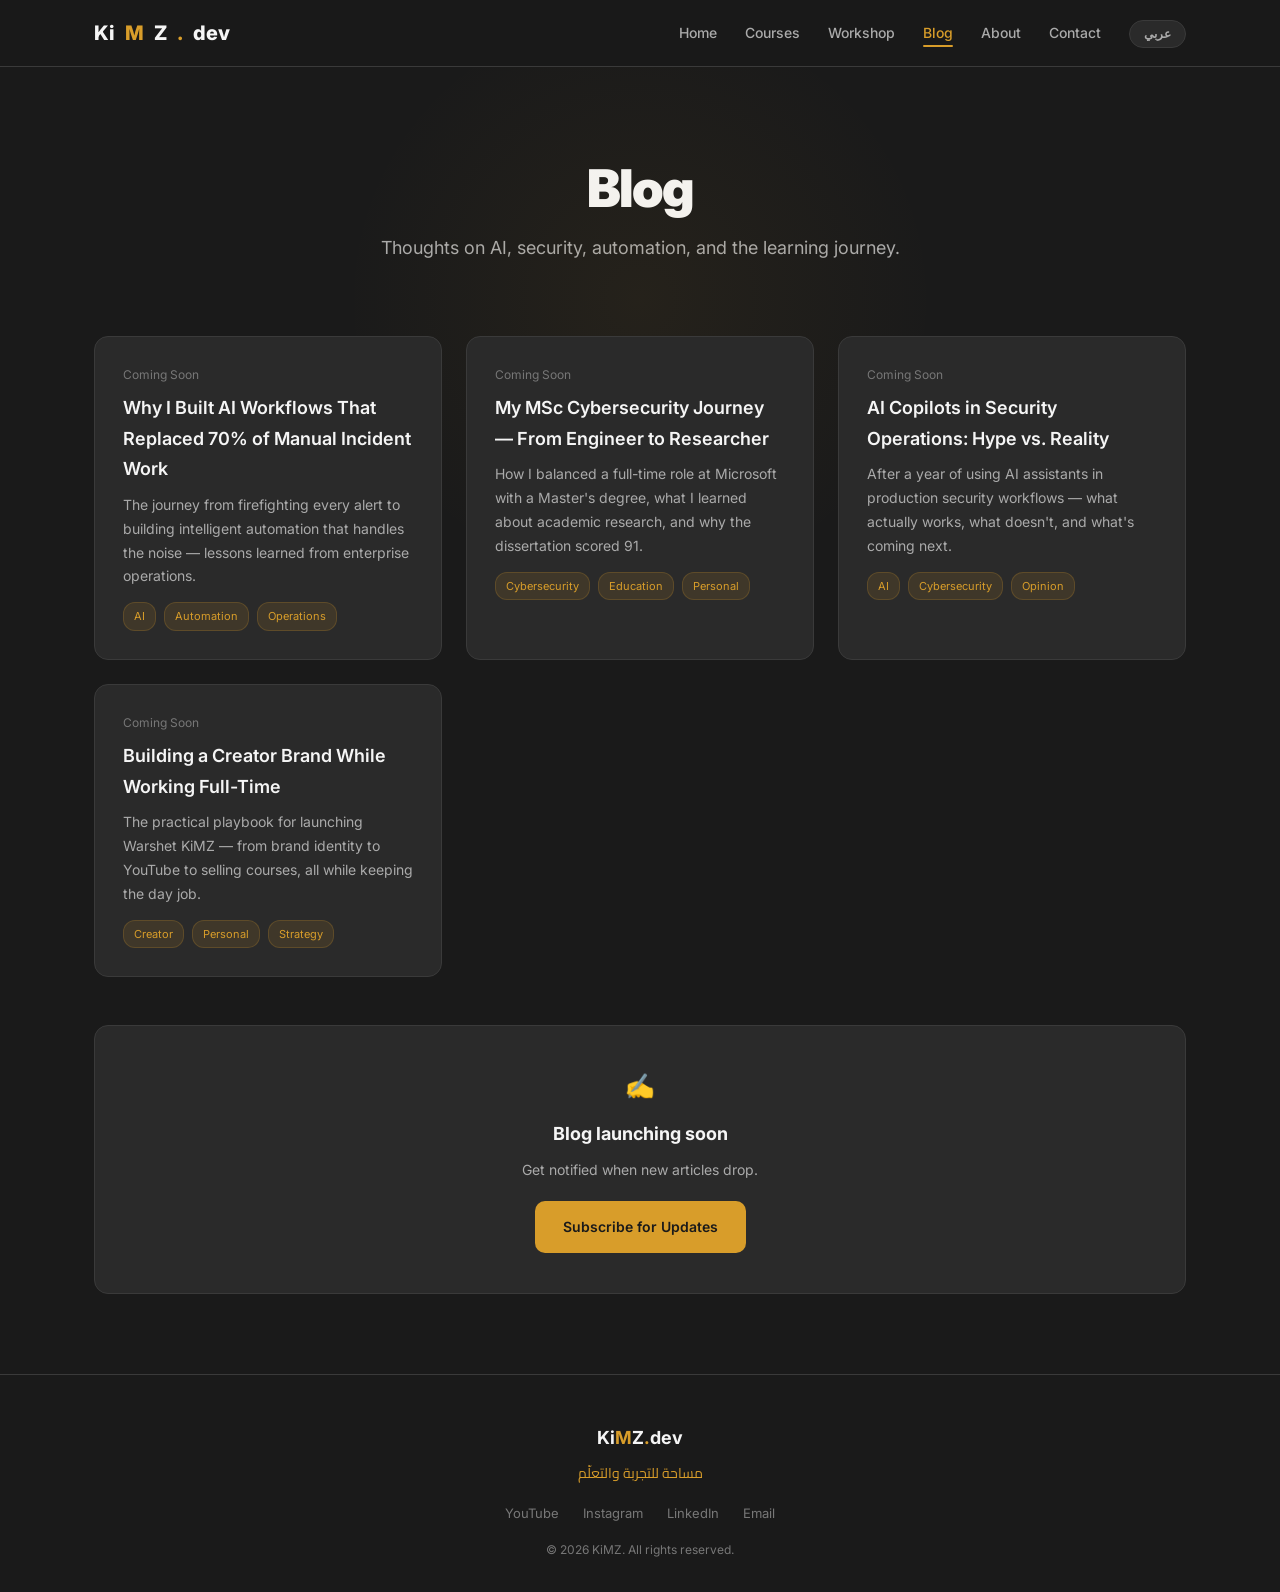
==== blog.html @ 9100effc "Initial commit: kimz.dev multi-page website Bilingual (EN/AR) static site for AI & Cybersecurity tra" ====
<!DOCTYPE html>
<html lang="en">
<head>
  <meta charset="UTF-8">
  <meta name="viewport" content="width=device-width, initial-scale=1.0">
  <title>Blog — KiMZ</title>
  <meta name="description" content="Articles on AI, cybersecurity, automation, and the learning journey by Karim Khidr.">
  <link rel="stylesheet" href="css/style.css">
</head>
<body>

<!-- Navigation -->
<nav class="nav">
  <div class="nav-inner">
    <a href="index.html" class="nav-brand">Ki<span class="brand-dot">M</span>Z<span class="brand-dot">.</span>dev</a>
    <ul class="nav-links">
      <li><a href="index.html" data-page="index.html" data-i18n="nav.home">Home</a></li>
      <li><a href="courses.html" data-page="courses.html" data-i18n="nav.courses">Courses</a></li>
      <li><a href="workshop.html" data-page="workshop.html" data-i18n="nav.workshop">Workshop</a></li>
      <li><a href="blog.html" data-page="blog.html" data-i18n="nav.blog">Blog</a></li>
      <li><a href="about.html" data-page="about.html" data-i18n="nav.about">About</a></li>
      <li><a href="contact.html" data-page="contact.html" data-i18n="nav.contact">Contact</a></li>
      <li><button class="lang-toggle" onclick="toggleLanguage()">عربي</button></li>
    </ul>
    <button class="nav-mobile-btn" onclick="toggleMobileNav()">☰</button>
  </div>
</nav>

<!-- Hero -->
<section class="hero" style="padding-bottom: 40px;">
  <div class="container">
    <h1 data-i18n="blog.title">Blog</h1>
    <p class="subtitle" data-i18n="blog.subtitle">Thoughts on AI, security, automation, and the learning journey.</p>
  </div>
</section>

<!-- Blog Posts -->
<section class="section" style="padding-top: 0;">
  <div class="container">
    <div class="blog-grid">

      <article class="card blog-card fade-in">
        <div class="blog-date">Coming Soon</div>
        <h3>Why I Built AI Workflows That Replaced 70% of Manual Incident Work</h3>
        <p>The journey from firefighting every alert to building intelligent automation that handles the noise — lessons learned from enterprise operations.</p>
        <div class="blog-tags">
          <span class="blog-tag">AI</span>
          <span class="blog-tag">Automation</span>
          <span class="blog-tag">Operations</span>
        </div>
      </article>

      <article class="card blog-card fade-in">
        <div class="blog-date">Coming Soon</div>
        <h3>My MSc Cybersecurity Journey — From Engineer to Researcher</h3>
        <p>How I balanced a full-time role at Microsoft with a Master's degree, what I learned about academic research, and why the dissertation scored 91.</p>
        <div class="blog-tags">
          <span class="blog-tag">Cybersecurity</span>
          <span class="blog-tag">Education</span>
          <span class="blog-tag">Personal</span>
        </div>
      </article>

      <article class="card blog-card fade-in">
        <div class="blog-date">Coming Soon</div>
        <h3>AI Copilots in Security Operations: Hype vs. Reality</h3>
        <p>After a year of using AI assistants in production security workflows — what actually works, what doesn't, and what's coming next.</p>
        <div class="blog-tags">
          <span class="blog-tag">AI</span>
          <span class="blog-tag">Cybersecurity</span>
          <span class="blog-tag">Opinion</span>
        </div>
      </article>

      <article class="card blog-card fade-in">
        <div class="blog-date">Coming Soon</div>
        <h3>Building a Creator Brand While Working Full-Time</h3>
        <p>The practical playbook for launching Warshet KiMZ — from brand identity to YouTube to selling courses, all while keeping the day job.</p>
        <div class="blog-tags">
          <span class="blog-tag">Creator</span>
          <span class="blog-tag">Personal</span>
          <span class="blog-tag">Strategy</span>
        </div>
      </article>

    </div>

    <div style="text-align: center; margin-top: 48px; padding: 40px; background: var(--bg-card); border: 1px solid var(--border); border-radius: var(--radius);" class="fade-in">
      <p style="font-size: 24px; margin-bottom: 12px;">✍️</p>
      <h3 style="font-size: 18px; margin-bottom: 8px;">Blog launching soon</h3>
      <p style="font-size: 14px; color: var(--text-muted); margin-bottom: 20px;">Get notified when new articles drop.</p>
      <a href="contact.html" class="btn btn-primary">Subscribe for Updates</a>
    </div>
  </div>
</section>

<!-- Footer -->
<footer class="footer">
  <div class="container">
    <div class="footer-brand">Ki<span class="gold">M</span>Z<span class="gold">.</span>dev</div>
    <p data-i18n="footer.tagline" style="color: var(--gold); font-family: var(--font-ar); font-size: 14px;">مساحة للتجربة والتعلّم</p>
    <div class="footer-links">
      <a href="https://youtube.com/@warshetkimz" target="_blank">YouTube</a>
      <a href="https://instagram.com/warshetkimz" target="_blank">Instagram</a>
      <a href="https://linkedin.com/in/karim-khidr-39a57123" target="_blank">LinkedIn</a>
      <a href="mailto:kkhidr@gmail.com">Email</a>
    </div>
    <p class="footer-copy" data-i18n="footer.copy">© 2026 KiMZ. All rights reserved.</p>
  </div>
</footer>

<script src="js/main.js"></script>
</body>
</html>
---- css/style.css ----
/* ═══════════════════════════════════════════
   kimz.dev — Global Styles
   Brand: ورشة كيمز (Warshet KiMZ)
   Palette: Amber #D89D2A · Charcoal #1A1A1A · White #F5F5F5
   ═══════════════════════════════════════════ */

@import url('https://fonts.googleapis.com/css2?family=Inter:wght@300;400;500;600;700;800;900&family=Cairo:wght@400;600;700;800&display=swap');

:root {
  --gold: #D89D2A;
  --gold-dim: #b8860b;
  --gold-glow: rgba(216, 157, 42, 0.12);
  --gold-bright: #f0b840;
  --bg: #1A1A1A;
  --bg-card: #2A2A2A;
  --bg-elevated: #3A3A3A;
  --text: #F5F5F5;
  --text-muted: #aaaaaa;
  --text-dim: #777777;
  --border: #3A3A3A;
  --radius: 14px;
  --radius-sm: 8px;
  --transition: 0.3s ease;
  --font-en: 'Inter', -apple-system, BlinkMacSystemFont, sans-serif;
  --font-ar: 'Cairo', 'Inter', sans-serif;
  --max-width: 1140px;
}

* { margin: 0; padding: 0; box-sizing: border-box; }
html { scroll-behavior: smooth; }

body {
  font-family: var(--font-en);
  background: var(--bg);
  color: var(--text);
  line-height: 1.7;
  overflow-x: hidden;
  min-height: 100vh;
}

body[dir="rtl"] {
  font-family: var(--font-ar);
  direction: rtl;
}

a { color: var(--gold); text-decoration: none; transition: color var(--transition); }
a:hover { color: var(--gold-bright); }

img { max-width: 100%; height: auto; }

.container { max-width: var(--max-width); margin: 0 auto; padding: 0 24px; }

/* ─── Navigation ─── */
.nav {
  position: fixed; top: 0; width: 100%; z-index: 1000;
  background: rgba(26, 26, 26, 0.92);
  backdrop-filter: blur(20px);
  border-bottom: 1px solid var(--border);
  padding: 16px 0;
}

.nav-inner {
  max-width: var(--max-width); margin: 0 auto; padding: 0 24px;
  display: flex; justify-content: space-between; align-items: center;
}

.nav-brand {
  display: flex; align-items: center; gap: 10px;
  font-size: 20px; font-weight: 800; color: var(--text);
  text-decoration: none;
}

.nav-brand .brand-dot { color: var(--gold); }

.nav-links { display: flex; gap: 28px; list-style: none; align-items: center; }

.nav-links a {
  color: var(--text-muted); font-size: 14px; font-weight: 500;
  text-decoration: none; transition: color var(--transition);
  position: relative;
}

.nav-links a:hover,
.nav-links a.active { color: var(--gold); }

.nav-links a.active::after {
  content: ''; position: absolute; bottom: -6px; left: 0; right: 0;
  height: 2px; background: var(--gold); border-radius: 1px;
}

.lang-toggle {
  background: var(--bg-card); border: 1px solid var(--border);
  color: var(--text-muted); font-size: 12px; font-weight: 600;
  padding: 6px 14px; border-radius: 20px; cursor: pointer;
  transition: all var(--transition);
}

.lang-toggle:hover { border-color: var(--gold); color: var(--gold); }

.nav-mobile-btn {
  display: none; background: none; border: none;
  color: var(--text); font-size: 24px; cursor: pointer;
}

/* ─── Hero ─── */
.hero {
  padding: 160px 0 80px;
  text-align: center;
  position: relative;
}

.hero::before {
  content: ''; position: absolute; top: 0; left: 50%; transform: translateX(-50%);
  width: 600px; height: 600px;
  background: radial-gradient(circle, rgba(216, 157, 42, 0.06) 0%, transparent 70%);
  pointer-events: none;
}

.hero-badge {
  display: inline-flex; align-items: center; gap: 8px;
  background: var(--gold-glow); border: 1px solid rgba(216, 157, 42, 0.25);
  padding: 8px 18px; border-radius: 24px;
  font-size: 13px; color: var(--gold); font-weight: 500;
  margin-bottom: 24px;
}

.hero h1 {
  font-size: 52px; font-weight: 900; letter-spacing: -2px;
  line-height: 1.1; margin-bottom: 16px;
}

.hero h1 .gold { color: var(--gold); }

.hero .subtitle {
  font-size: 18px; color: var(--text-muted); max-width: 600px;
  margin: 0 auto 32px; line-height: 1.7;
}

.hero .arabic-tagline {
  font-family: var(--font-ar);
  font-size: 22px; font-weight: 700; color: var(--gold);
  margin-bottom: 36px; direction: rtl;
}

/* ─── Buttons ─── */
.btn {
  display: inline-flex; align-items: center; gap: 8px;
  padding: 14px 28px; border-radius: 10px;
  font-size: 14px; font-weight: 600;
  text-decoration: none; transition: all var(--transition);
  cursor: pointer; border: none;
}

.btn-primary {
  background: var(--gold); color: #1A1A1A;
}
.btn-primary:hover { background: var(--gold-bright); color: #1A1A1A; transform: translateY(-2px); box-shadow: 0 8px 24px rgba(216, 157, 42, 0.25); }

.btn-outline {
  background: transparent; color: var(--text);
  border: 1px solid var(--border);
}
.btn-outline:hover { border-color: var(--gold); color: var(--gold); transform: translateY(-2px); }

/* ─── Section ─── */
.section { padding: 80px 0; }
.section-header { text-align: center; margin-bottom: 48px; }
.section-header h2 { font-size: 32px; font-weight: 800; letter-spacing: -1px; margin-bottom: 10px; }
.section-header .accent-line {
  width: 48px; height: 3px; background: var(--gold);
  margin: 0 auto; border-radius: 2px;
}
.section-header p { font-size: 15px; color: var(--text-muted); margin-top: 12px; max-width: 500px; margin-left: auto; margin-right: auto; }

/* ─── Cards ─── */
.card {
  background: var(--bg-card); border: 1px solid var(--border);
  border-radius: var(--radius); padding: 28px;
  transition: all var(--transition);
}
.card:hover { border-color: var(--gold); transform: translateY(-4px); box-shadow: 0 12px 40px rgba(0,0,0,0.3); }

/* ─── Course Cards ─── */
.courses-grid { display: grid; grid-template-columns: repeat(auto-fit, minmax(320px, 1fr)); gap: 24px; }

.course-card { position: relative; overflow: hidden; }
.course-card::before {
  content: ''; position: absolute; top: 0; left: 0; right: 0;
  height: 3px; background: linear-gradient(90deg, var(--gold), var(--gold-dim));
}

.course-badge {
  display: inline-block; background: var(--gold-glow);
  border: 1px solid rgba(216, 157, 42, 0.3);
  color: var(--gold); font-size: 11px; font-weight: 700;
  padding: 4px 12px; border-radius: 16px;
  text-transform: uppercase; letter-spacing: 0.8px;
  margin-bottom: 14px;
}

.course-card h3 { font-size: 20px; font-weight: 700; margin-bottom: 10px; }
.course-card .course-desc { font-size: 14px; color: var(--text-muted); margin-bottom: 16px; line-height: 1.7; }

.course-meta { display: flex; gap: 16px; margin-bottom: 20px; flex-wrap: wrap; }
.course-meta span {
  font-size: 12px; color: var(--text-dim); display: flex;
  align-items: center; gap: 4px;
}

/* ─── Video Grid ─── */
.video-grid { display: grid; grid-template-columns: repeat(auto-fit, minmax(300px, 1fr)); gap: 20px; }
.video-card { border-radius: var(--radius); overflow: hidden; }
.video-card iframe { width: 100%; aspect-ratio: 16/9; border: none; border-radius: var(--radius); }

/* ─── Blog ─── */
.blog-grid { display: grid; grid-template-columns: repeat(auto-fit, minmax(320px, 1fr)); gap: 24px; }
.blog-card .blog-date { font-size: 12px; color: var(--text-dim); margin-bottom: 8px; }
.blog-card h3 { font-size: 18px; font-weight: 600; margin-bottom: 8px; }
.blog-card p { font-size: 14px; color: var(--text-muted); }
.blog-card .blog-tags { display: flex; gap: 8px; margin-top: 14px; flex-wrap: wrap; }
.blog-tag {
  font-size: 11px; padding: 4px 10px; border-radius: 12px;
  background: var(--gold-glow); color: var(--gold);
  border: 1px solid rgba(216, 157, 42, 0.2);
}

/* ─── About Section ─── */
.about-grid { display: grid; grid-template-columns: 1fr 2fr; gap: 40px; align-items: start; }
.about-avatar {
  width: 180px; height: 180px; border-radius: 50%;
  border: 3px solid var(--gold);
  overflow: hidden; margin: 0 auto;
}
.about-avatar img { width: 100%; height: 100%; object-fit: cover; }

/* ─── Contact Form ─── */
.contact-grid { display: grid; grid-template-columns: 1fr 1fr; gap: 40px; }

.form-group { margin-bottom: 20px; }
.form-group label {
  display: block; font-size: 13px; font-weight: 500;
  color: var(--text-muted); margin-bottom: 6px;
}
.form-group input,
.form-group textarea,
.form-group select {
  width: 100%; padding: 12px 16px;
  background: var(--bg-card); border: 1px solid var(--border);
  border-radius: var(--radius-sm); color: var(--text);
  font-family: inherit; font-size: 14px;
  transition: border-color var(--transition);
}
.form-group input:focus,
.form-group textarea:focus,
.form-group select:focus {
  outline: none; border-color: var(--gold);
}
.form-group textarea { min-height: 120px; resize: vertical; }

/* ─── Footer ─── */
.footer {
  padding: 48px 0 32px;
  border-top: 1px solid var(--border);
  text-align: center;
}
.footer-brand { font-size: 18px; font-weight: 700; margin-bottom: 8px; }
.footer-brand .gold { color: var(--gold); }
.footer-links { display: flex; justify-content: center; gap: 24px; margin: 16px 0; flex-wrap: wrap; }
.footer-links a { color: var(--text-dim); font-size: 13px; }
.footer-links a:hover { color: var(--gold); }
.footer-copy { font-size: 12px; color: var(--text-dim); margin-top: 16px; }

/* ─── Trust Badges ─── */
.trust-row {
  display: flex; justify-content: center; gap: 32px;
  padding: 32px 0; flex-wrap: wrap;
}
.trust-item { text-align: center; }
.trust-value { font-size: 24px; font-weight: 800; color: var(--gold); }
.trust-label { font-size: 11px; color: var(--text-dim); text-transform: uppercase; letter-spacing: 1px; margin-top: 2px; }

/* ─── Animations ─── */
.fade-in {
  opacity: 0; transform: translateY(20px);
  transition: opacity 0.6s ease, transform 0.6s ease;
}
.fade-in.visible { opacity: 1; transform: translateY(0); }

/* ─── Responsive ─── */
@media (max-width: 768px) {
  .hero h1 { font-size: 34px; }
  .hero .subtitle { font-size: 15px; }
  .nav-links { display: none; }
  .nav-mobile-btn { display: block; }
  .nav-links.open {
    display: flex; flex-direction: column;
    position: absolute; top: 60px; left: 0; right: 0;
    background: rgba(26, 26, 26, 0.98); padding: 24px;
    border-bottom: 1px solid var(--border);
    gap: 16px;
  }
  .about-grid { grid-template-columns: 1fr; text-align: center; }
  .contact-grid { grid-template-columns: 1fr; }
  .courses-grid { grid-template-columns: 1fr; }
  .trust-row { gap: 20px; }
}
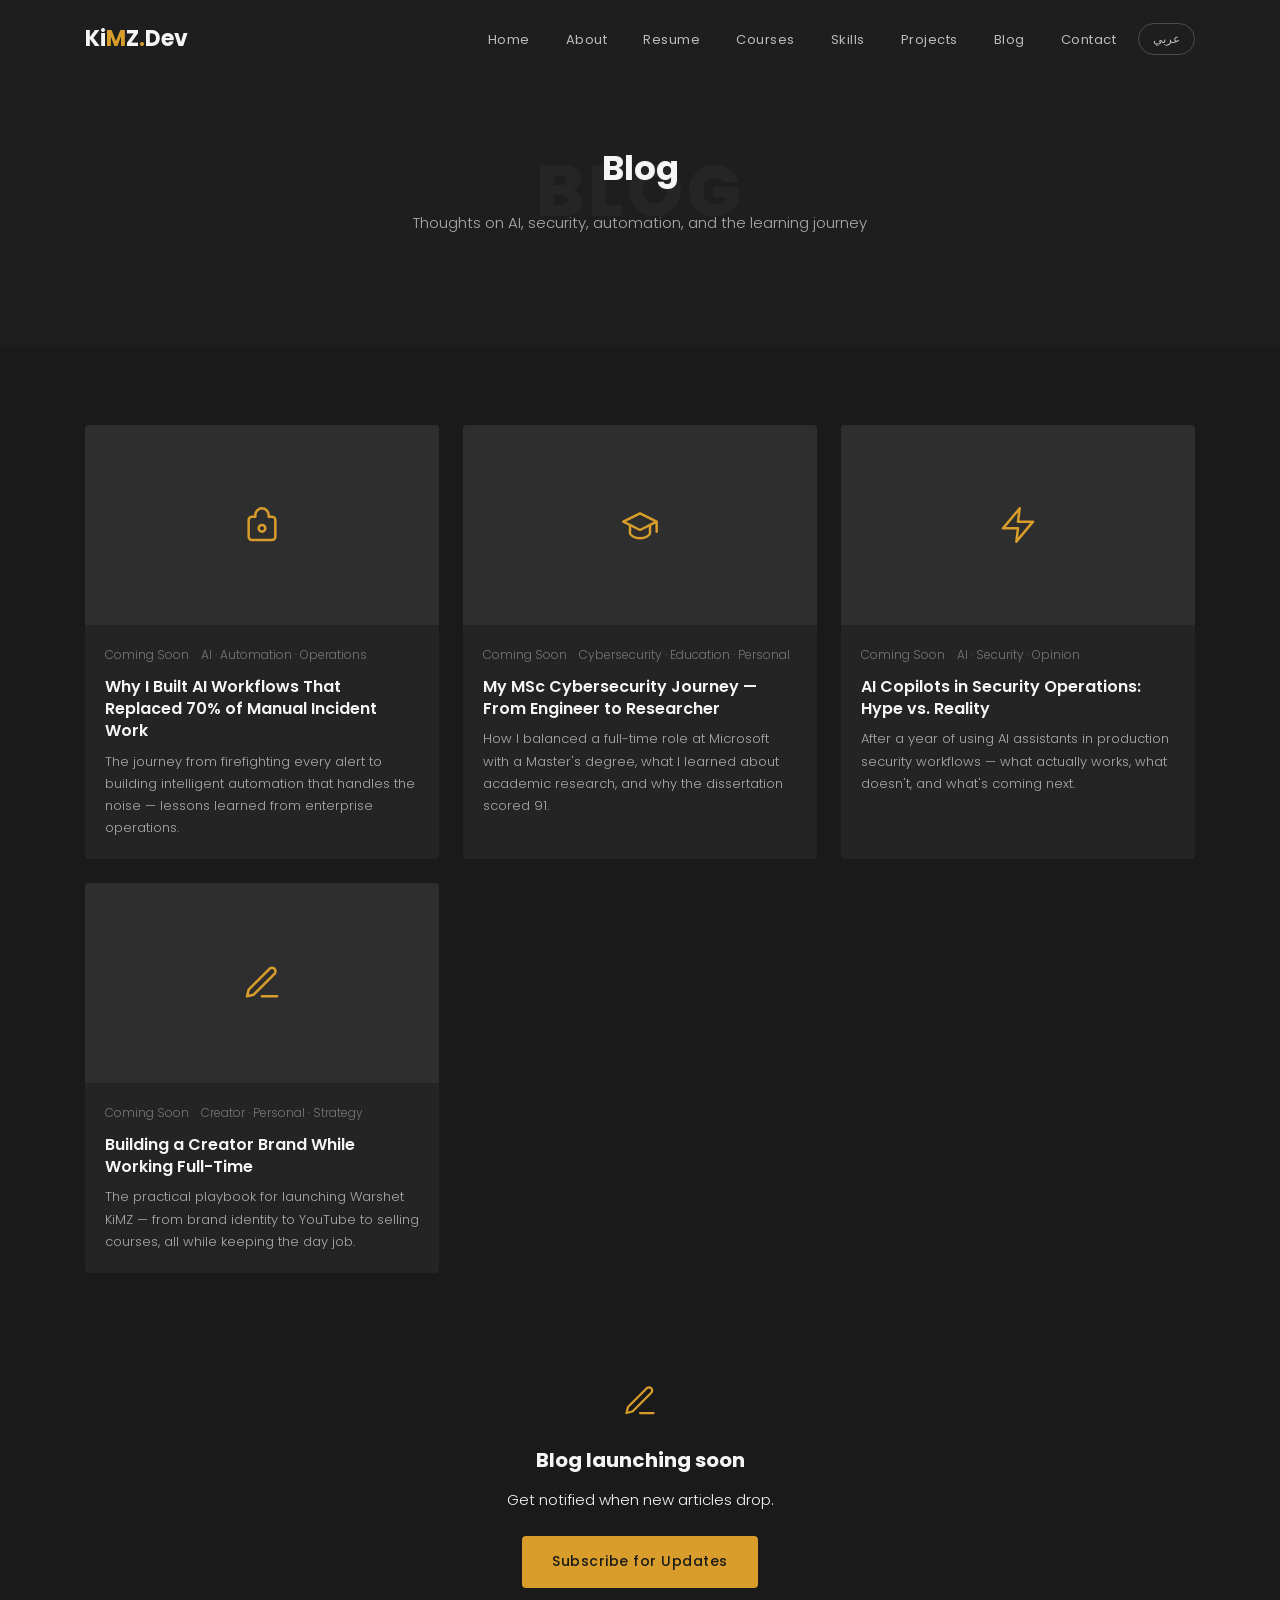
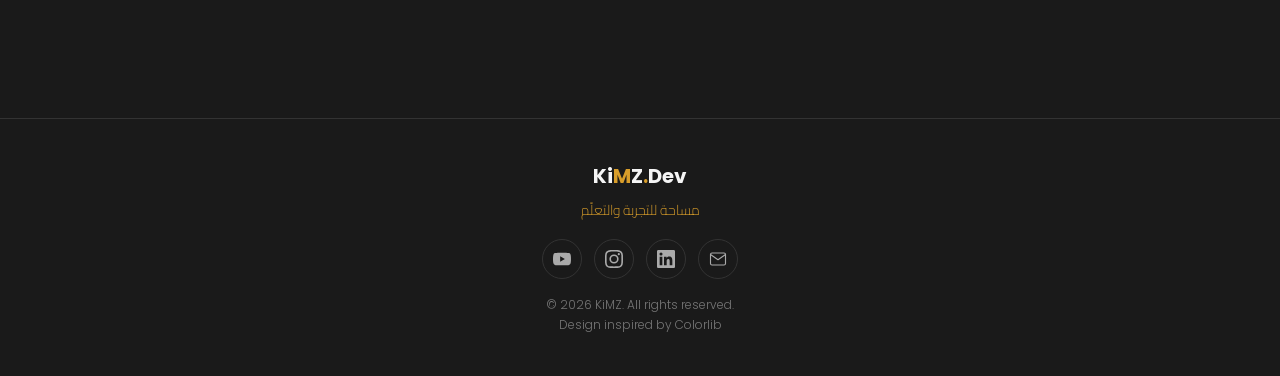
==== commit 16412ccf: "Rebuild blog.html with Clark design system - Switch from old style.css/main.js to clark.css/clark.js" ====
--- a/blog.html
+++ b/blog.html
@@ -3,112 +3,126 @@
 <head>
   <meta charset="UTF-8">
   <meta name="viewport" content="width=device-width, initial-scale=1.0">
-  <title>Blog — KiMZ</title>
+  <title>Blog — KiMZ.Dev</title>
   <meta name="description" content="Articles on AI, cybersecurity, automation, and the learning journey by Karim Khidr.">
-  <link rel="stylesheet" href="css/style.css">
+  <meta property="og:title" content="KiMZ Blog — AI & Cybersecurity Insights">
+  <meta property="og:description" content="Thoughts on AI, security, automation, and the learning journey.">
+  <meta property="og:type" content="website">
+  <link rel="stylesheet" href="css/clark.css">
 </head>
 <body>
 
-<!-- Navigation -->
-<nav class="nav">
-  <div class="nav-inner">
-    <a href="index.html" class="nav-brand">Ki<span class="brand-dot">M</span>Z<span class="brand-dot">.</span>dev</a>
-    <ul class="nav-links">
-      <li><a href="index.html" data-page="index.html" data-i18n="nav.home">Home</a></li>
-      <li><a href="courses.html" data-page="courses.html" data-i18n="nav.courses">Courses</a></li>
-      <li><a href="workshop.html" data-page="workshop.html" data-i18n="nav.workshop">Workshop</a></li>
-      <li><a href="blog.html" data-page="blog.html" data-i18n="nav.blog">Blog</a></li>
-      <li><a href="about.html" data-page="about.html" data-i18n="nav.about">About</a></li>
-      <li><a href="contact.html" data-page="contact.html" data-i18n="nav.contact">Contact</a></li>
-      <li><button class="lang-toggle" onclick="toggleLanguage()">عربي</button></li>
+<!-- ═══ NAVBAR ═══ -->
+<nav class="navbar">
+  <div class="container">
+    <a href="index.html" class="navbar-brand">Ki<span>M</span>Z<span>.</span>Dev</a>
+    <ul class="nav-menu">
+      <li><a href="index.html" data-i18n="nav.home">Home</a></li>
+      <li><a href="index.html#about" data-i18n="nav.about">About</a></li>
+      <li><a href="index.html#resume" data-i18n="nav.resume">Resume</a></li>
+      <li><a href="index.html#courses" data-i18n="nav.courses">Courses</a></li>
+      <li><a href="index.html#skills" data-i18n="nav.skills">Skills</a></li>
+      <li><a href="index.html#projects" data-i18n="nav.projects">Projects</a></li>
+      <li><a href="blog.html" class="active" data-i18n="nav.blog">Blog</a></li>
+      <li><a href="index.html#contact" data-i18n="nav.contact">Contact</a></li>
+      <li><button class="lang-btn" onclick="toggleLanguage()">عربي</button></li>
     </ul>
-    <button class="nav-mobile-btn" onclick="toggleMobileNav()">☰</button>
+    <button class="nav-toggle" onclick="toggleMobileNav()">☰</button>
   </div>
 </nav>
 
-<!-- Hero -->
-<section class="hero" style="padding-bottom: 40px;">
+<!-- ═══ BLOG HERO ═══ -->
+<section class="section section-alt" style="padding-top: 140px; padding-bottom: 60px;">
   <div class="container">
-    <h1 data-i18n="blog.title">Blog</h1>
-    <p class="subtitle" data-i18n="blog.subtitle">Thoughts on AI, security, automation, and the learning journey.</p>
-  </div>
-</section>
-
-<!-- Blog Posts -->
-<section class="section" style="padding-top: 0;">
-  <div class="container">
-    <div class="blog-grid">
-
-      <article class="card blog-card fade-in">
-        <div class="blog-date">Coming Soon</div>
-        <h3>Why I Built AI Workflows That Replaced 70% of Manual Incident Work</h3>
-        <p>The journey from firefighting every alert to building intelligent automation that handles the noise — lessons learned from enterprise operations.</p>
-        <div class="blog-tags">
-          <span class="blog-tag">AI</span>
-          <span class="blog-tag">Automation</span>
-          <span class="blog-tag">Operations</span>
-        </div>
-      </article>
-
-      <article class="card blog-card fade-in">
-        <div class="blog-date">Coming Soon</div>
-        <h3>My MSc Cybersecurity Journey — From Engineer to Researcher</h3>
-        <p>How I balanced a full-time role at Microsoft with a Master's degree, what I learned about academic research, and why the dissertation scored 91.</p>
-        <div class="blog-tags">
-          <span class="blog-tag">Cybersecurity</span>
-          <span class="blog-tag">Education</span>
-          <span class="blog-tag">Personal</span>
-        </div>
-      </article>
-
-      <article class="card blog-card fade-in">
-        <div class="blog-date">Coming Soon</div>
-        <h3>AI Copilots in Security Operations: Hype vs. Reality</h3>
-        <p>After a year of using AI assistants in production security workflows — what actually works, what doesn't, and what's coming next.</p>
-        <div class="blog-tags">
-          <span class="blog-tag">AI</span>
-          <span class="blog-tag">Cybersecurity</span>
-          <span class="blog-tag">Opinion</span>
-        </div>
-      </article>
-
-      <article class="card blog-card fade-in">
-        <div class="blog-date">Coming Soon</div>
-        <h3>Building a Creator Brand While Working Full-Time</h3>
-        <p>The practical playbook for launching Warshet KiMZ — from brand identity to YouTube to selling courses, all while keeping the day job.</p>
-        <div class="blog-tags">
-          <span class="blog-tag">Creator</span>
-          <span class="blog-tag">Personal</span>
-          <span class="blog-tag">Strategy</span>
-        </div>
-      </article>
-
-    </div>
-
-    <div style="text-align: center; margin-top: 48px; padding: 40px; background: var(--bg-card); border: 1px solid var(--border); border-radius: var(--radius);" class="fade-in">
-      <p style="font-size: 24px; margin-bottom: 12px;">✍️</p>
-      <h3 style="font-size: 18px; margin-bottom: 8px;">Blog launching soon</h3>
-      <p style="font-size: 14px; color: var(--text-muted); margin-bottom: 20px;">Get notified when new articles drop.</p>
-      <a href="contact.html" class="btn btn-primary">Subscribe for Updates</a>
+    <div class="section-heading">
+      <div class="section-heading-wrap">
+        <span class="big-text">Blog</span>
+        <h2 data-i18n="blog.heading">Blog</h2>
+      </div>
+      <p data-i18n="blog.desc">Thoughts on AI, security, automation, and the learning journey</p>
     </div>
   </div>
 </section>
 
-<!-- Footer -->
+<!-- ═══ BLOG POSTS ═══ -->
+<section class="section">
+  <div class="container">
+    <div class="blog-grid">
+
+      <div class="blog-card animate">
+        <div class="blog-card-img">
+          <svg width="40" height="40" viewBox="0 0 24 24" fill="none" stroke="var(--gold)" stroke-width="1.5" stroke-linecap="round" stroke-linejoin="round"><path d="M12 2a4 4 0 0 1 4 4v1h2a2 2 0 0 1 2 2v10a2 2 0 0 1-2 2H6a2 2 0 0 1-2-2V9a2 2 0 0 1 2-2h2V6a4 4 0 0 1 4-4z"/><circle cx="12" cy="14" r="2"/></svg>
+        </div>
+        <div class="blog-card-body">
+          <div class="blog-meta"><span>Coming Soon</span><span>AI · Automation · Operations</span></div>
+          <h3>Why I Built AI Workflows That Replaced 70% of Manual Incident Work</h3>
+          <p>The journey from firefighting every alert to building intelligent automation that handles the noise — lessons learned from enterprise operations.</p>
+        </div>
+      </div>
+
+      <div class="blog-card animate">
+        <div class="blog-card-img">
+          <svg width="40" height="40" viewBox="0 0 24 24" fill="none" stroke="var(--gold)" stroke-width="1.5" stroke-linecap="round" stroke-linejoin="round"><path d="M22 10v6M2 10l10-5 10 5-10 5z"/><path d="M6 12v5c0 1.1 2.7 3 6 3s6-1.9 6-3v-5"/></svg>
+        </div>
+        <div class="blog-card-body">
+          <div class="blog-meta"><span>Coming Soon</span><span>Cybersecurity · Education · Personal</span></div>
+          <h3>My MSc Cybersecurity Journey — From Engineer to Researcher</h3>
+          <p>How I balanced a full-time role at Microsoft with a Master's degree, what I learned about academic research, and why the dissertation scored 91.</p>
+        </div>
+      </div>
+
+      <div class="blog-card animate">
+        <div class="blog-card-img">
+          <svg width="40" height="40" viewBox="0 0 24 24" fill="none" stroke="var(--gold)" stroke-width="1.5" stroke-linecap="round" stroke-linejoin="round"><polygon points="13 2 3 14 12 14 11 22 21 10 12 10 13 2"/></svg>
+        </div>
+        <div class="blog-card-body">
+          <div class="blog-meta"><span>Coming Soon</span><span>AI · Security · Opinion</span></div>
+          <h3>AI Copilots in Security Operations: Hype vs. Reality</h3>
+          <p>After a year of using AI assistants in production security workflows — what actually works, what doesn't, and what's coming next.</p>
+        </div>
+      </div>
+
+      <div class="blog-card animate">
+        <div class="blog-card-img">
+          <svg width="40" height="40" viewBox="0 0 24 24" fill="none" stroke="var(--gold)" stroke-width="1.5" stroke-linecap="round" stroke-linejoin="round"><path d="M12 20h9"/><path d="M16.5 3.5a2.121 2.121 0 0 1 3 3L7 19l-4 1 1-4L16.5 3.5z"/></svg>
+        </div>
+        <div class="blog-card-body">
+          <div class="blog-meta"><span>Coming Soon</span><span>Creator · Personal · Strategy</span></div>
+          <h3>Building a Creator Brand While Working Full-Time</h3>
+          <p>The practical playbook for launching Warshet KiMZ — from brand identity to YouTube to selling courses, all while keeping the day job.</p>
+        </div>
+      </div>
+
+    </div>
+
+    <!-- Subscribe CTA -->
+    <div style="text-align: center; margin-top: 60px; padding: 50px 40px; background: var(--dark-2); border: 1px solid var(--dark-3); border-radius: 8px;" class="animate">
+      <svg width="36" height="36" viewBox="0 0 24 24" fill="none" stroke="var(--gold)" stroke-width="1.5" stroke-linecap="round" stroke-linejoin="round" style="margin-bottom: 16px;"><path d="M12 20h9"/><path d="M16.5 3.5a2.121 2.121 0 0 1 3 3L7 19l-4 1 1-4L16.5 3.5z"/></svg>
+      <h3 style="font-size: 20px; margin-bottom: 10px; color: var(--white);">Blog launching soon</h3>
+      <p style="font-size: 15px; color: var(--gray); margin-bottom: 24px;">Get notified when new articles drop.</p>
+      <a href="index.html#contact" class="btn btn-primary">Subscribe for Updates</a>
+    </div>
+  </div>
+</section>
+
+<!-- ═══ FOOTER ═══ -->
 <footer class="footer">
   <div class="container">
-    <div class="footer-brand">Ki<span class="gold">M</span>Z<span class="gold">.</span>dev</div>
-    <p data-i18n="footer.tagline" style="color: var(--gold); font-family: var(--font-ar); font-size: 14px;">مساحة للتجربة والتعلّم</p>
-    <div class="footer-links">
-      <a href="https://youtube.com/@warshetkimz" target="_blank">YouTube</a>
-      <a href="https://instagram.com/warshetkimz" target="_blank">Instagram</a>
-      <a href="https://linkedin.com/in/karim-khidr-39a57123" target="_blank">LinkedIn</a>
-      <a href="mailto:kkhidr@gmail.com">Email</a>
+    <div class="footer-brand">Ki<span>M</span>Z<span>.</span>Dev</div>
+    <p class="footer-tagline">مساحة للتجربة والتعلّم</p>
+    <div class="footer-socials">
+      <a href="https://youtube.com/@warshetkimz" target="_blank" class="footer-social-link" aria-label="YouTube"><svg width="18" height="18" viewBox="0 0 24 24" fill="currentColor"><path d="M23.498 6.186a3.016 3.016 0 0 0-2.122-2.136C19.505 3.545 12 3.545 12 3.545s-7.505 0-9.377.505A3.017 3.017 0 0 0 .502 6.186C0 8.07 0 12 0 12s0 3.93.502 5.814a3.016 3.016 0 0 0 2.122 2.136c1.871.505 9.376.505 9.376.505s7.505 0 9.377-.505a3.015 3.015 0 0 0 2.122-2.136C24 15.93 24 12 24 12s0-3.93-.502-5.814zM9.545 15.568V8.432L15.818 12l-6.273 3.568z"/></svg></a>
+      <a href="https://instagram.com/warshetkimz" target="_blank" class="footer-social-link" aria-label="Instagram"><svg width="18" height="18" viewBox="0 0 24 24" fill="currentColor"><path d="M12 2.163c3.204 0 3.584.012 4.85.07 3.252.148 4.771 1.691 4.919 4.919.058 1.265.069 1.645.069 4.849 0 3.205-.012 3.584-.069 4.849-.149 3.225-1.664 4.771-4.919 4.919-1.266.058-1.644.07-4.85.07-3.204 0-3.584-.012-4.849-.07-3.26-.149-4.771-1.699-4.919-4.92-.058-1.265-.07-1.644-.07-4.849 0-3.204.013-3.583.07-4.849.149-3.227 1.664-4.771 4.919-4.919 1.266-.057 1.645-.069 4.849-.069zM12 0C8.741 0 8.333.014 7.053.072 2.695.272.273 2.69.073 7.052.014 8.333 0 8.741 0 12c0 3.259.014 3.668.072 4.948.2 4.358 2.618 6.78 6.98 6.98C8.333 23.986 8.741 24 12 24c3.259 0 3.668-.014 4.948-.072 4.354-.2 6.782-2.618 6.979-6.98.059-1.28.073-1.689.073-4.948 0-3.259-.014-3.667-.072-4.947-.196-4.354-2.617-6.78-6.979-6.98C15.668.014 15.259 0 12 0zm0 5.838a6.162 6.162 0 1 0 0 12.324 6.162 6.162 0 0 0 0-12.324zM12 16a4 4 0 1 1 0-8 4 4 0 0 1 0 8zm6.406-11.845a1.44 1.44 0 1 0 0 2.881 1.44 1.44 0 0 0 0-2.881z"/></svg></a>
+      <a href="https://linkedin.com/in/karim-khidr-39a57123" target="_blank" class="footer-social-link" aria-label="LinkedIn"><svg width="18" height="18" viewBox="0 0 24 24" fill="currentColor"><path d="M20.447 20.452h-3.554v-5.569c0-1.328-.027-3.037-1.852-3.037-1.853 0-2.136 1.445-2.136 2.939v5.667H9.351V9h3.414v1.561h.046c.477-.9 1.637-1.85 3.37-1.85 3.601 0 4.267 2.37 4.267 5.455v6.286zM5.337 7.433a2.062 2.062 0 0 1-2.063-2.065 2.064 2.064 0 1 1 2.063 2.065zm1.782 13.019H3.555V9h3.564v11.452zM22.225 0H1.771C.792 0 0 .774 0 1.729v20.542C0 23.227.792 24 1.771 24h20.451C23.2 24 24 23.227 24 22.271V1.729C24 .774 23.2 0 22.222 0h.003z"/></svg></a>
+      <a href="mailto:kkhidr@gmail.com" class="footer-social-link" aria-label="Email"><svg width="18" height="18" viewBox="0 0 24 24" fill="none" stroke="currentColor" stroke-width="1.5" stroke-linecap="round" stroke-linejoin="round"><path d="M4 4h16c1.1 0 2 .9 2 2v12c0 1.1-.9 2-2 2H4c-1.1 0-2-.9-2-2V6c0-1.1.9-2 2-2z"/><polyline points="22,6 12,13 2,6"/></svg></a>
     </div>
-    <p class="footer-copy" data-i18n="footer.copy">© 2026 KiMZ. All rights reserved.</p>
+    <p class="footer-copy">
+      <span data-i18n="footer.copy">© 2026 KiMZ. All rights reserved.</span>
+      <br><a href="https://colorlib.com" target="_blank" data-i18n="footer.credit">Design inspired by Colorlib</a>
+    </p>
   </div>
 </footer>
 
-<script src="js/main.js"></script>
+<script src="js/clark.js"></script>
 </body>
 </html>
--- a/css/clark.css
+++ b/css/clark.css
@@ -0,0 +1,585 @@
+/* ═══════════════════════════════════════════════════════════════
+   kimz.dev — Clark-Inspired Single-Page Site
+   Brand: Warshet KiMZ · Amber #D89D2A · Charcoal #1A1A1A
+   ═══════════════════════════════════════════════════════════════ */
+
+@import url('https://fonts.googleapis.com/css2?family=Poppins:wght@100;200;300;400;500;600;700;800;900&family=Cairo:wght@400;600;700;800&display=swap');
+
+:root {
+  --gold: #D89D2A;
+  --gold-dim: #b8860b;
+  --gold-bright: #f0b840;
+  --gold-glow: rgba(216, 157, 42, 0.12);
+  --gold-glow-strong: rgba(216, 157, 42, 0.25);
+  --bg: #1A1A1A;
+  --bg-section: #1e1e1e;
+  --bg-card: #242424;
+  --bg-elevated: #2e2e2e;
+  --text: #F5F5F5;
+  --text-muted: #aaaaaa;
+  --text-dim: #777777;
+  --border: #333333;
+  --font-en: 'Poppins', sans-serif;
+  --font-ar: 'Cairo', 'Poppins', sans-serif;
+}
+
+* { margin: 0; padding: 0; box-sizing: border-box; }
+html { scroll-behavior: smooth; scroll-padding-top: 70px; }
+
+body {
+  font-family: var(--font-en);
+  background: var(--bg);
+  color: var(--text);
+  line-height: 1.7;
+  overflow-x: hidden;
+  font-weight: 300;
+}
+
+body[dir="rtl"] { font-family: var(--font-ar); direction: rtl; }
+
+a { color: var(--gold); text-decoration: none; transition: all 0.3s; }
+a:hover { color: var(--gold-bright); }
+img { max-width: 100%; }
+
+.container { max-width: 1140px; margin: 0 auto; padding: 0 15px; }
+
+/* ═══ NAVBAR ═══ */
+.navbar {
+  position: fixed; top: 0; width: 100%; z-index: 1000;
+  background: transparent;
+  padding: 20px 0;
+  transition: all 0.4s;
+}
+
+.navbar.scrolled {
+  background: rgba(26, 26, 26, 0.95);
+  backdrop-filter: blur(16px);
+  padding: 12px 0;
+  box-shadow: 0 2px 20px rgba(0,0,0,0.3);
+}
+
+.navbar .container {
+  display: flex; justify-content: space-between; align-items: center;
+}
+
+.navbar-brand {
+  font-size: 22px; font-weight: 700; color: var(--text); text-decoration: none;
+}
+.navbar-brand span { color: var(--gold); }
+
+.nav-menu { display: flex; gap: 8px; list-style: none; align-items: center; }
+
+.nav-menu a {
+  color: rgba(255,255,255,0.7); font-size: 13px; font-weight: 400;
+  padding: 8px 14px; border-radius: 4px; text-decoration: none;
+  transition: all 0.3s; letter-spacing: 0.5px;
+}
+
+.nav-menu a:hover,
+.nav-menu a.active { color: #fff; }
+
+.lang-btn {
+  background: transparent; border: 1px solid rgba(255,255,255,0.2);
+  color: rgba(255,255,255,0.7); font-size: 12px; font-weight: 500;
+  padding: 6px 14px; border-radius: 20px; cursor: pointer;
+  transition: all 0.3s; font-family: inherit;
+}
+.lang-btn:hover { border-color: var(--gold); color: var(--gold); }
+
+.nav-toggle {
+  display: none; background: none; border: none;
+  color: var(--text); font-size: 24px; cursor: pointer;
+}
+
+/* ═══ HERO SLIDER ═══ */
+.hero {
+  min-height: 100vh; position: relative; overflow: hidden;
+}
+
+.hero-slider {
+  position: relative; width: 100%; height: 100vh;
+}
+
+.hero-slide {
+  position: absolute; top: 0; left: 0; width: 100%; height: 100%;
+  opacity: 0; transition: opacity 0.8s ease;
+  display: flex; align-items: center;
+}
+
+.hero-slide.active { opacity: 1; }
+
+.hero-slide .overlay {
+  position: absolute; inset: 0;
+  background: linear-gradient(135deg, rgba(26,26,26,0.92) 0%, rgba(26,26,26,0.7) 100%);
+  z-index: 1;
+}
+
+.hero-content {
+  position: relative; z-index: 2;
+  display: grid; grid-template-columns: 1fr 1fr; align-items: center;
+  min-height: 100vh; gap: 40px;
+}
+
+.hero-text { padding: 40px 0; }
+
+.hero-text .subheading {
+  font-size: 14px; font-weight: 500; color: var(--gold);
+  text-transform: uppercase; letter-spacing: 3px; margin-bottom: 16px;
+  display: block;
+}
+
+.hero-text h1 {
+  font-size: 48px; font-weight: 700; line-height: 1.15;
+  margin-bottom: 16px; color: var(--text);
+}
+
+.hero-text h1 .highlight { color: var(--gold); }
+
+.hero-text h2 {
+  font-size: 20px; font-weight: 300; color: var(--text-muted);
+  margin-bottom: 28px;
+}
+
+.hero-text .arabic-line {
+  font-family: var(--font-ar); font-size: 18px; color: var(--gold);
+  direction: rtl; margin-bottom: 32px; font-weight: 600;
+}
+
+.hero-img {
+  display: flex; justify-content: flex-end; align-items: center;
+  height: 100vh; position: relative;
+}
+
+.hero-img img {
+  width: 400px; height: 400px; object-fit: cover;
+  border-radius: 0; clip-path: polygon(25% 0%, 100% 0%, 100% 100%, 0% 100%);
+}
+
+.hero-avatar-circle {
+  width: 320px; height: 320px; border-radius: 50%;
+  border: 4px solid var(--gold);
+  overflow: hidden; box-shadow: 0 0 60px rgba(216, 157, 42, 0.2);
+}
+
+.hero-avatar-circle img { width: 100%; height: 100%; object-fit: cover; }
+
+.btn {
+  display: inline-flex; align-items: center; gap: 8px;
+  padding: 14px 30px; border-radius: 4px; font-size: 14px;
+  font-weight: 500; text-decoration: none; transition: all 0.3s;
+  cursor: pointer; border: none; font-family: inherit;
+  letter-spacing: 0.5px;
+}
+
+.btn-primary { background: var(--gold); color: #1A1A1A; }
+.btn-primary:hover { background: var(--gold-bright); color: #1A1A1A; transform: translateY(-2px); box-shadow: 0 8px 24px rgba(216,157,42,0.3); }
+
+.btn-outline {
+  background: transparent; color: #fff;
+  border: 1px solid rgba(255,255,255,0.3);
+}
+.btn-outline:hover { border-color: var(--gold); color: var(--gold); transform: translateY(-2px); }
+
+.hero-dots {
+  position: absolute; bottom: 40px; left: 50%; transform: translateX(-50%);
+  z-index: 10; display: flex; gap: 10px;
+}
+
+.hero-dot {
+  width: 10px; height: 10px; border-radius: 50%;
+  border: 2px solid rgba(255,255,255,0.4); background: transparent;
+  cursor: pointer; transition: all 0.3s;
+}
+
+.hero-dot.active { background: var(--gold); border-color: var(--gold); width: 28px; border-radius: 5px; }
+
+/* ═══ SECTIONS ═══ */
+.section { padding: 80px 0; }
+.section-alt { background: var(--bg-section); }
+
+.section-heading {
+  text-align: center; margin-bottom: 50px;
+}
+
+.section-heading .big-text {
+  font-size: 72px; font-weight: 800; color: rgba(255,255,255,0.03);
+  text-transform: uppercase; position: absolute;
+  left: 50%; transform: translateX(-50%); top: -10px;
+  pointer-events: none; letter-spacing: 4px;
+  white-space: nowrap;
+  user-select: none; -webkit-user-select: none;
+}
+
+.section-heading-wrap { position: relative; display: inline-block; }
+
+.section-heading h2 {
+  font-size: 34px; font-weight: 700; margin-bottom: 12px;
+  position: relative;
+}
+
+.section-heading p {
+  font-size: 15px; color: var(--text-muted); max-width: 500px;
+  margin: 0 auto;
+}
+
+/* ═══ ABOUT ═══ */
+.about-grid {
+  display: grid; grid-template-columns: 5fr 7fr; gap: 60px; align-items: start;
+}
+
+.about-img-wrap {
+  position: relative;
+}
+
+.about-img {
+  border-radius: 4px; overflow: hidden;
+  position: relative;
+}
+
+.about-img img { width: 100%; display: block; }
+
+.about-img::after {
+  content: ''; position: absolute; inset: 0;
+  background: linear-gradient(135deg, rgba(216,157,42,0.1), transparent);
+}
+
+.about-content h2 {
+  font-size: 28px; font-weight: 700; margin-bottom: 16px;
+}
+
+.about-content p {
+  font-size: 15px; color: var(--text-muted); margin-bottom: 16px;
+  line-height: 1.8;
+}
+
+.about-info { list-style: none; margin: 24px 0; }
+
+.about-info li {
+  display: flex; padding: 10px 0;
+  border-bottom: 1px solid var(--border);
+  font-size: 14px;
+}
+
+.about-info li span:first-child {
+  font-weight: 600; color: var(--text); min-width: 140px;
+}
+
+.about-info li span:last-child { color: var(--text-muted); }
+
+.counter-box {
+  display: flex; align-items: center; gap: 20px;
+  margin-top: 28px; padding-top: 28px; border-top: 1px solid var(--border);
+}
+
+.counter-number {
+  font-size: 48px; font-weight: 800; color: var(--gold);
+  line-height: 1;
+}
+
+.counter-label { font-size: 14px; color: var(--text-muted); }
+
+/* ═══ RESUME TIMELINE ═══ */
+.resume-row { display: grid; grid-template-columns: 1fr 1fr; gap: 40px; }
+
+.resume-wrap {
+  position: relative;
+  padding: 24px 28px; margin-bottom: 24px;
+  background: var(--bg-card);
+  border-left: 3px solid var(--gold);
+  border-radius: 0 4px 4px 0;
+  transition: all 0.3s;
+}
+
+.resume-wrap:hover { transform: translateX(4px); box-shadow: 0 8px 24px rgba(0,0,0,0.2); }
+
+.resume-wrap .date {
+  display: inline-block;
+  font-size: 12px; font-weight: 600; color: var(--gold);
+  background: var(--gold-glow); padding: 4px 12px;
+  border-radius: 3px; margin-bottom: 10px;
+}
+
+.resume-wrap h3 { font-size: 17px; font-weight: 600; margin-bottom: 4px; }
+
+.resume-wrap .position {
+  font-size: 14px; color: var(--gold); font-weight: 400;
+  margin-bottom: 4px;
+}
+
+.resume-wrap .location {
+  font-size: 12px; color: var(--text-dim); margin-bottom: 8px;
+}
+
+.resume-wrap p {
+  font-size: 13px; color: var(--text-muted); line-height: 1.7;
+}
+
+/* ═══ COURSES / SERVICES ═══ */
+.services-grid {
+  display: grid; grid-template-columns: repeat(3, 1fr); gap: 24px;
+}
+
+.service-card {
+  text-align: center; padding: 40px 28px;
+  background: var(--bg-card); border: 1px solid var(--border);
+  border-radius: 4px; transition: all 0.4s;
+  position: relative; overflow: hidden;
+}
+
+.service-card::before {
+  content: ''; position: absolute; top: 0; left: 0; right: 0;
+  height: 0; background: var(--gold); transition: height 0.4s;
+}
+
+.service-card:hover::before { height: 4px; }
+.service-card:hover { transform: translateY(-8px); box-shadow: 0 16px 48px rgba(0,0,0,0.3); border-color: var(--gold); }
+
+.service-icon {
+  width: 64px; height: 64px; margin: 0 auto 20px;
+  display: flex; align-items: center; justify-content: center;
+  font-size: 32px; border-radius: 50%;
+  background: var(--gold-glow); color: var(--gold);
+  transition: all 0.3s;
+}
+
+.service-card:hover .service-icon { background: var(--gold); color: #1A1A1A; }
+
+.service-card h3 { font-size: 17px; font-weight: 600; margin-bottom: 12px; }
+.service-card p { font-size: 13px; color: var(--text-muted); line-height: 1.7; }
+
+.service-badge {
+  display: inline-block; font-size: 10px; font-weight: 700;
+  padding: 3px 10px; border-radius: 3px; margin-top: 14px;
+  text-transform: uppercase; letter-spacing: 1px;
+  background: var(--gold-glow); color: var(--gold);
+  border: 1px solid rgba(216,157,42,0.3);
+}
+
+/* ═══ SKILLS ═══ */
+.skills-grid { display: grid; grid-template-columns: 1fr 1fr; gap: 20px 40px; }
+
+.skill-item { margin-bottom: 8px; }
+.skill-item h4 {
+  font-size: 13px; font-weight: 500; color: var(--text);
+  margin-bottom: 8px; display: flex; justify-content: space-between;
+}
+.skill-item h4 span { color: var(--gold); }
+
+.progress-bar-bg {
+  width: 100%; height: 5px; background: var(--bg-elevated);
+  border-radius: 3px; overflow: hidden;
+}
+
+.progress-bar-fill {
+  height: 100%; border-radius: 3px;
+  background: linear-gradient(90deg, var(--gold-dim), var(--gold));
+  width: 0; transition: width 1.8s ease-out;
+}
+
+/* ═══ PROJECTS / YOUTUBE ═══ */
+.projects-masonry {
+  display: grid; gap: 16px;
+  grid-template-columns: repeat(3, 1fr);
+  grid-auto-rows: 200px;
+}
+
+.project-item {
+  position: relative; overflow: hidden; border-radius: 4px;
+  background: var(--bg-card); cursor: pointer;
+}
+
+.project-item.tall { grid-row: span 2; }
+.project-item.wide { grid-column: span 2; }
+
+.project-item img {
+  width: 100%; height: 100%; object-fit: cover;
+  transition: transform 0.5s;
+}
+
+.project-item:hover img { transform: scale(1.08); }
+
+.project-overlay {
+  position: absolute; inset: 0;
+  background: linear-gradient(to top, rgba(26,26,26,0.9) 0%, transparent 60%);
+  display: flex; flex-direction: column; justify-content: flex-end;
+  padding: 24px; opacity: 0; transition: opacity 0.4s;
+}
+
+.project-item:hover .project-overlay { opacity: 1; }
+
+.project-overlay h3 { font-size: 16px; font-weight: 600; margin-bottom: 4px; }
+.project-overlay span { font-size: 12px; color: var(--gold); }
+
+.project-placeholder {
+  display: flex; flex-direction: column; align-items: center;
+  justify-content: center; height: 100%;
+  background: var(--bg-card); border: 1px solid var(--border);
+  border-radius: 4px;
+}
+
+.project-placeholder .icon { font-size: 36px; margin-bottom: 10px; }
+.project-placeholder p { font-size: 13px; color: var(--text-muted); }
+.project-placeholder .sub { font-size: 11px; color: var(--text-dim); margin-top: 4px; }
+
+/* ═══ BLOG ═══ */
+.blog-grid { display: grid; grid-template-columns: repeat(3, 1fr); gap: 24px; }
+
+.blog-card {
+  background: var(--bg-card); border-radius: 4px; overflow: hidden;
+  transition: all 0.3s;
+}
+.blog-card:hover { transform: translateY(-6px); box-shadow: 0 12px 36px rgba(0,0,0,0.3); }
+
+.blog-card-img {
+  height: 200px; background: var(--bg-elevated);
+  display: flex; align-items: center; justify-content: center;
+  position: relative; overflow: hidden;
+}
+
+.blog-card-img .placeholder-icon { font-size: 40px; }
+
+.blog-card-body { padding: 20px; }
+
+.blog-meta {
+  font-size: 12px; color: var(--text-dim); margin-bottom: 10px;
+  display: flex; gap: 12px;
+}
+
+.blog-card-body h3 {
+  font-size: 16px; font-weight: 600; margin-bottom: 8px;
+  line-height: 1.4;
+}
+.blog-card-body h3 a { color: var(--text); }
+.blog-card-body h3 a:hover { color: var(--gold); }
+
+.blog-card-body p { font-size: 13px; color: var(--text-muted); }
+
+/* ═══ CONTACT ═══ */
+.contact-grid { display: grid; grid-template-columns: 1fr 1fr; gap: 40px; }
+
+.contact-info-list { list-style: none; }
+
+.contact-info-item {
+  display: flex; gap: 16px; margin-bottom: 24px;
+  padding: 20px; background: var(--bg-card);
+  border-radius: 4px; border: 1px solid var(--border);
+  transition: border-color 0.3s;
+}
+
+.contact-info-item:hover { border-color: var(--gold); }
+
+.contact-info-icon {
+  width: 48px; height: 48px; border-radius: 50%;
+  background: var(--gold-glow); color: var(--gold);
+  display: flex; align-items: center; justify-content: center;
+  font-size: 20px; flex-shrink: 0;
+}
+
+.contact-info-item h4 { font-size: 14px; font-weight: 600; margin-bottom: 2px; }
+.contact-info-item p { font-size: 13px; color: var(--text-muted); }
+.contact-info-item a { color: var(--text-muted); }
+.contact-info-item a:hover { color: var(--gold); }
+
+.form-group { margin-bottom: 16px; }
+
+.form-control {
+  width: 100%; padding: 14px 16px;
+  background: var(--bg-card); border: 1px solid var(--border);
+  border-radius: 4px; color: var(--text);
+  font-family: inherit; font-size: 14px; font-weight: 300;
+  transition: border-color 0.3s;
+}
+
+.form-control:focus { outline: none; border-color: var(--gold); }
+.form-control::placeholder { color: var(--text-dim); }
+
+textarea.form-control { min-height: 140px; resize: vertical; }
+
+select.form-control { appearance: none; cursor: pointer; }
+
+.form-row { display: grid; grid-template-columns: 1fr 1fr; gap: 16px; }
+
+/* ═══ FOOTER ═══ */
+.footer {
+  padding: 40px 0; text-align: center;
+  border-top: 1px solid var(--border);
+  background: var(--bg);
+}
+
+.footer-brand { font-size: 20px; font-weight: 700; margin-bottom: 6px; }
+.footer-brand span { color: var(--gold); }
+
+.footer-tagline {
+  font-family: var(--font-ar); font-size: 14px;
+  color: var(--gold); direction: rtl; margin-bottom: 16px;
+}
+
+.footer-socials { display: flex; justify-content: center; gap: 12px; margin-bottom: 16px; }
+
+.footer-social-link {
+  width: 40px; height: 40px; border-radius: 50%;
+  border: 1px solid var(--border); display: flex;
+  align-items: center; justify-content: center;
+  color: var(--text-muted); font-size: 16px;
+  transition: all 0.3s;
+}
+
+.footer-social-link:hover {
+  border-color: var(--gold); color: var(--gold);
+  background: var(--gold-glow);
+}
+
+.footer-copy { font-size: 12px; color: var(--text-dim); }
+.footer-copy a { color: var(--text-dim); }
+.footer-copy a:hover { color: var(--gold); }
+
+/* ═══ SCROLL ANIMATIONS ═══ */
+.animate {
+  opacity: 0; transform: translateY(30px);
+  transition: opacity 0.7s ease, transform 0.7s ease;
+}
+
+.animate.visible { opacity: 1; transform: translateY(0); }
+
+.animate-left {
+  opacity: 0; transform: translateX(-30px);
+  transition: opacity 0.7s ease, transform 0.7s ease;
+}
+
+.animate-left.visible { opacity: 1; transform: translateX(0); }
+
+.animate-right {
+  opacity: 0; transform: translateX(30px);
+  transition: opacity 0.7s ease, transform 0.7s ease;
+}
+
+.animate-right.visible { opacity: 1; transform: translateX(0); }
+
+/* ═══ RESPONSIVE ═══ */
+@media (max-width: 992px) {
+  .hero-content { grid-template-columns: 1fr; text-align: center; }
+  .hero-img { justify-content: center; height: auto; padding-top: 100px; }
+  .hero-text { order: 2; }
+  .hero-text h1 { font-size: 36px; }
+  .about-grid { grid-template-columns: 1fr; }
+  .resume-row { grid-template-columns: 1fr; }
+  .services-grid { grid-template-columns: 1fr 1fr; }
+  .projects-masonry { grid-template-columns: 1fr 1fr; }
+  .blog-grid { grid-template-columns: 1fr; }
+  .contact-grid { grid-template-columns: 1fr; }
+  .section-heading .big-text { font-size: 48px; }
+}
+
+@media (max-width: 768px) {
+  .nav-menu { display: none; position: absolute; top: 60px; left: 0; right: 0; flex-direction: column; background: rgba(26,26,26,0.98); padding: 20px; border-bottom: 1px solid var(--border); }
+  .nav-menu.open { display: flex; }
+  .nav-toggle { display: block; }
+  .hero-text h1 { font-size: 30px; }
+  .services-grid { grid-template-columns: 1fr; }
+  .skills-grid { grid-template-columns: 1fr; }
+  .projects-masonry { grid-template-columns: 1fr; }
+  .project-item.wide { grid-column: span 1; }
+  .form-row { grid-template-columns: 1fr; }
+  .section-heading .big-text { display: none; }
+  .hero-avatar-circle { width: 220px; height: 220px; }
+}
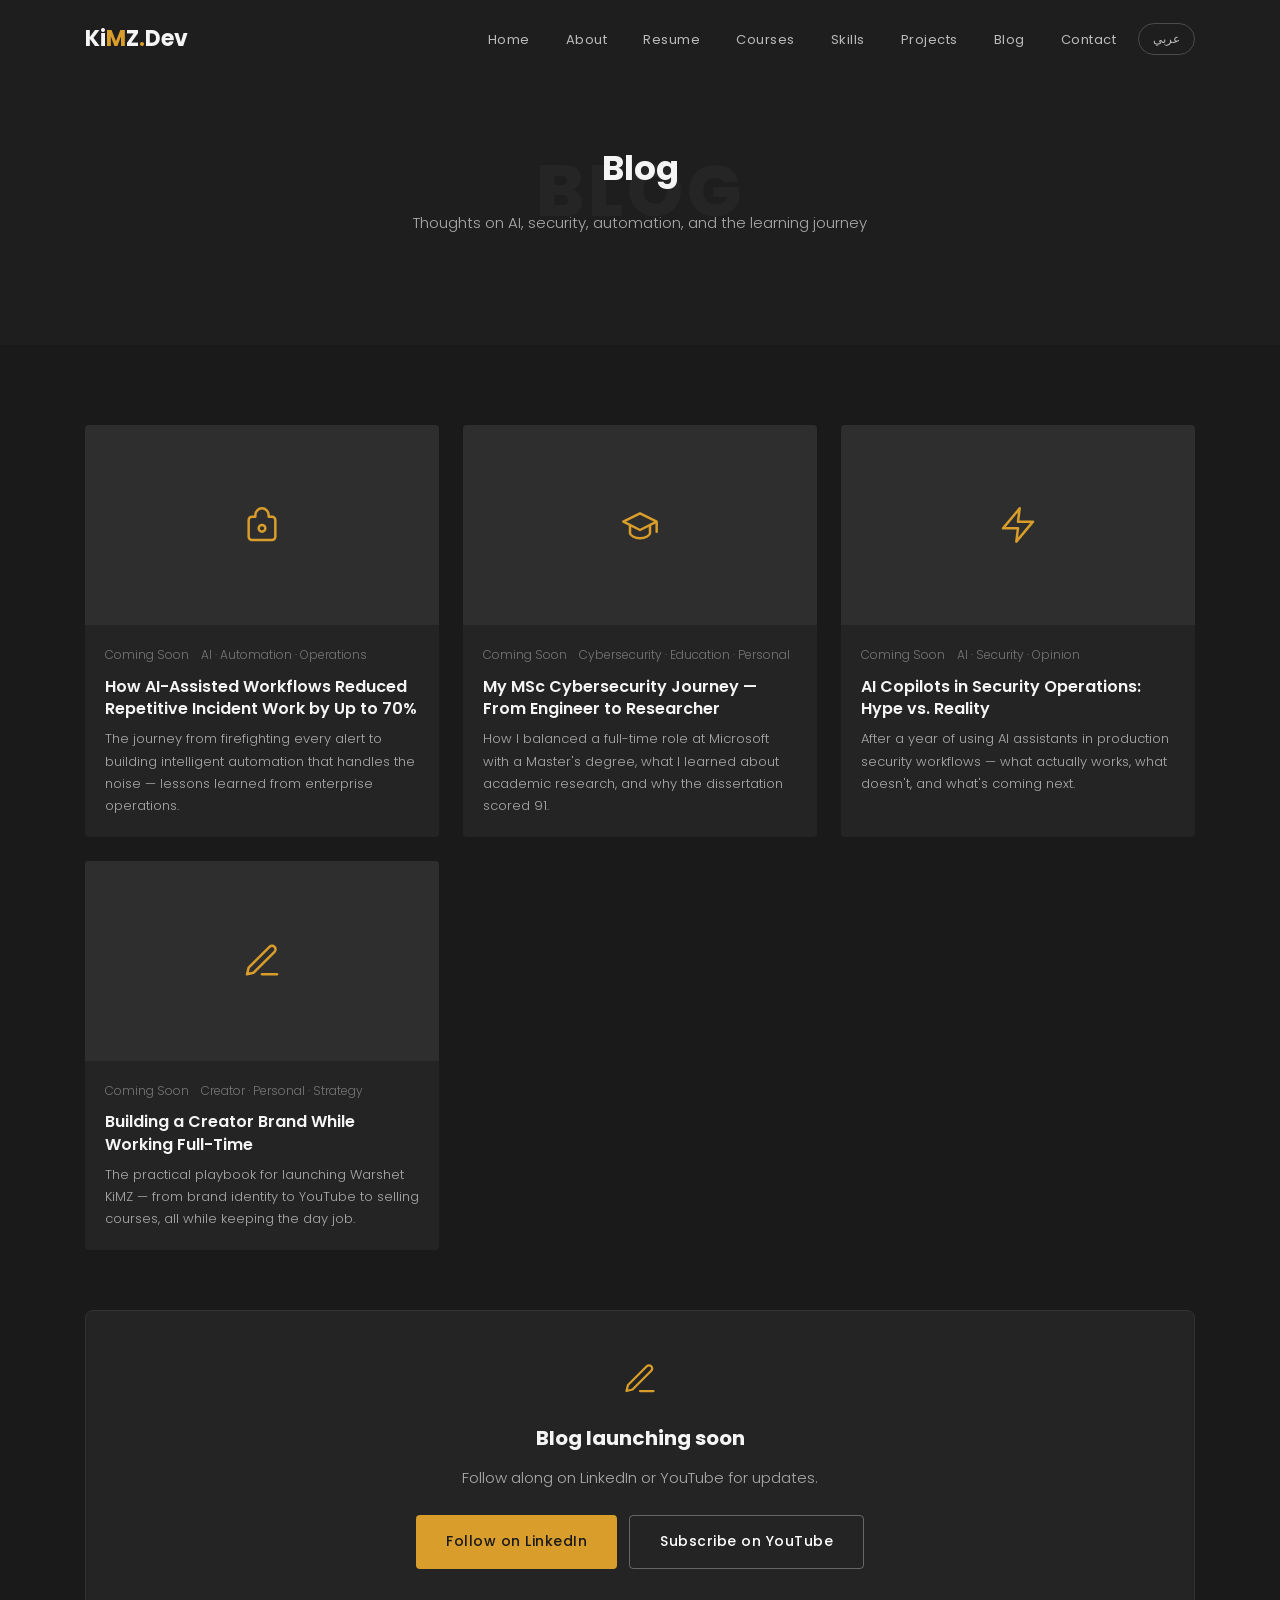
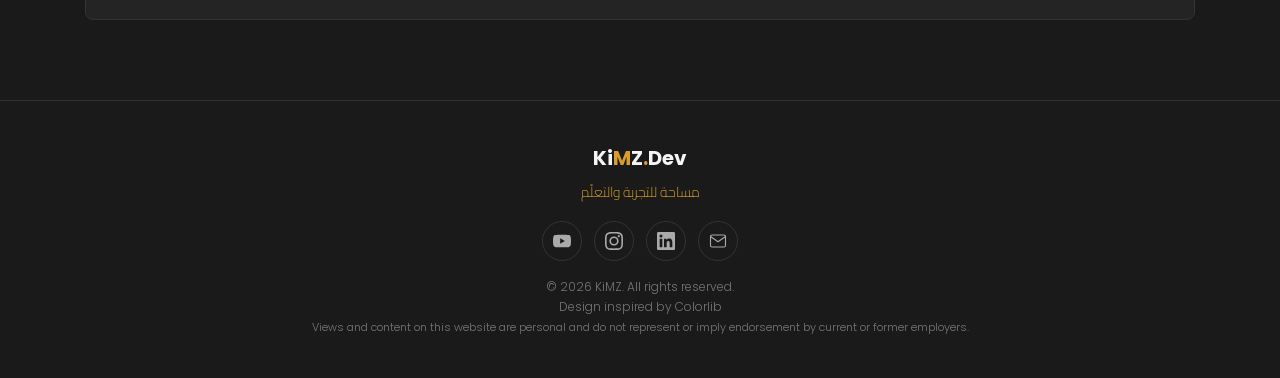
==== commit e18d2c52: "Phase 2-3: Content correctness and information architecture Phase 2 - Correctness: - Split Microsoft" ====
--- a/blog.html
+++ b/blog.html
@@ -8,6 +8,9 @@
   <meta property="og:title" content="KiMZ Blog — AI & Cybersecurity Insights">
   <meta property="og:description" content="Thoughts on AI, security, automation, and the learning journey.">
   <meta property="og:type" content="website">
+  <link rel="icon" type="image/svg+xml" href="favicon.svg">
+  <link rel="icon" type="image/x-icon" href="favicon.ico">
+  <link rel="apple-touch-icon" href="apple-touch-icon.png">
   <link rel="stylesheet" href="css/clark.css">
 </head>
 <body>
@@ -55,7 +58,7 @@
         </div>
         <div class="blog-card-body">
           <div class="blog-meta"><span>Coming Soon</span><span>AI · Automation · Operations</span></div>
-          <h3>Why I Built AI Workflows That Replaced 70% of Manual Incident Work</h3>
+          <h3>How AI-Assisted Workflows Reduced Repetitive Incident Work by Up to 70%</h3>
           <p>The journey from firefighting every alert to building intelligent automation that handles the noise — lessons learned from enterprise operations.</p>
         </div>
       </div>
@@ -99,8 +102,11 @@
     <div style="text-align: center; margin-top: 60px; padding: 50px 40px; background: var(--dark-2); border: 1px solid var(--dark-3); border-radius: 8px;" class="animate">
       <svg width="36" height="36" viewBox="0 0 24 24" fill="none" stroke="var(--gold)" stroke-width="1.5" stroke-linecap="round" stroke-linejoin="round" style="margin-bottom: 16px;"><path d="M12 20h9"/><path d="M16.5 3.5a2.121 2.121 0 0 1 3 3L7 19l-4 1 1-4L16.5 3.5z"/></svg>
       <h3 style="font-size: 20px; margin-bottom: 10px; color: var(--white);">Blog launching soon</h3>
-      <p style="font-size: 15px; color: var(--gray); margin-bottom: 24px;">Get notified when new articles drop.</p>
-      <a href="index.html#contact" class="btn btn-primary">Subscribe for Updates</a>
+      <p style="font-size: 15px; color: var(--gray); margin-bottom: 24px;">Follow along on LinkedIn or YouTube for updates.</p>
+      <div style="display: flex; gap: 12px; justify-content: center; flex-wrap: wrap;">
+        <a href="https://linkedin.com/in/karim-khidr-39a57123" target="_blank" rel="noopener noreferrer" class="btn btn-primary">Follow on LinkedIn</a>
+        <a href="https://youtube.com/@warshetkimz" target="_blank" rel="noopener noreferrer" class="btn btn-outline">Subscribe on YouTube</a>
+      </div>
     </div>
   </div>
 </section>
@@ -118,7 +124,8 @@
     </div>
     <p class="footer-copy">
       <span data-i18n="footer.copy">© 2026 KiMZ. All rights reserved.</span>
-      <br><a href="https://colorlib.com" target="_blank" data-i18n="footer.credit">Design inspired by Colorlib</a>
+      <br><a href="https://colorlib.com" target="_blank" rel="noopener noreferrer" data-i18n="footer.credit">Design inspired by Colorlib</a>
+      <br><small style="color: var(--text-dim); font-size: 11px;" data-i18n="footer.disclaimer">Views and content on this website are personal and do not represent or imply endorsement by current or former employers.</small>
     </p>
   </div>
 </footer>
--- a/css/clark.css
+++ b/css/clark.css
@@ -15,6 +15,10 @@
   --bg-section: #1e1e1e;
   --bg-card: #242424;
   --bg-elevated: #2e2e2e;
+  --dark-2: #242424;
+  --dark-3: #333333;
+  --white: #F5F5F5;
+  --gray: #aaaaaa;
   --text: #F5F5F5;
   --text-muted: #aaaaaa;
   --text-dim: #777777;
@@ -104,6 +108,7 @@
   position: absolute; top: 0; left: 0; width: 100%; height: 100%;
   opacity: 0; transition: opacity 0.8s ease;
   display: flex; align-items: center;
+  background-size: cover; background-position: center; background-repeat: no-repeat;
 }
 
 .hero-slide.active { opacity: 1; }
@@ -364,6 +369,7 @@
   margin-bottom: 8px; display: flex; justify-content: space-between;
 }
 .skill-item h4 span { color: var(--gold); }
+.skill-item h4 .skill-level { font-size: 12px; font-weight: 400; color: var(--text-muted); float: right; margin-top: 3px; }
 
 .progress-bar-bg {
   width: 100%; height: 5px; background: var(--bg-elevated);
@@ -481,6 +487,11 @@
 .contact-info-item a:hover { color: var(--gold); }
 
 .form-group { margin-bottom: 16px; }
+
+.form-label {
+  display: block; font-size: 13px; font-weight: 400;
+  color: var(--text-muted); margin-bottom: 6px;
+}
 
 .form-control {
   width: 100%; padding: 14px 16px;
@@ -498,6 +509,47 @@
 select.form-control { appearance: none; cursor: pointer; }
 
 .form-row { display: grid; grid-template-columns: 1fr 1fr; gap: 16px; }
+
+/* ═══ AUDIENCE PATHWAYS ═══ */
+.pathways-grid {
+  display: grid; grid-template-columns: repeat(3, 1fr); gap: 24px;
+}
+
+.pathway-card {
+  background: var(--bg-card); border: 1px solid var(--border);
+  border-radius: 8px; padding: 32px 24px; text-align: center;
+  transition: border-color 0.3s, transform 0.3s;
+}
+
+.pathway-card:hover { border-color: var(--gold-dim); transform: translateY(-4px); }
+
+.pathway-icon { margin-bottom: 16px; }
+
+.pathway-card h3 { font-size: 17px; font-weight: 600; margin-bottom: 12px; }
+
+.pathway-card p { font-size: 14px; color: var(--text-muted); line-height: 1.7; margin-bottom: 20px; }
+
+.btn-sm { font-size: 13px; padding: 8px 16px; }
+
+/* ═══ CREDIBILITY ═══ */
+.credibility-grid {
+  display: grid; grid-template-columns: repeat(2, 1fr); gap: 24px;
+}
+
+.credibility-card {
+  display: flex; gap: 16px; align-items: flex-start;
+  background: var(--bg-card); border: 1px solid var(--border);
+  border-radius: 8px; padding: 24px;
+  transition: border-color 0.3s;
+}
+
+.credibility-card:hover { border-color: var(--gold-dim); }
+
+.credibility-icon { flex-shrink: 0; margin-top: 2px; }
+
+.credibility-card h3 { font-size: 16px; font-weight: 600; margin-bottom: 8px; }
+
+.credibility-card p { font-size: 14px; color: var(--text-muted); line-height: 1.7; }
 
 /* ═══ FOOTER ═══ */
 .footer {
@@ -582,4 +634,6 @@
   .form-row { grid-template-columns: 1fr; }
   .section-heading .big-text { display: none; }
   .hero-avatar-circle { width: 220px; height: 220px; }
-}
+  .pathways-grid { grid-template-columns: 1fr; }
+  .credibility-grid { grid-template-columns: 1fr; }
+}
